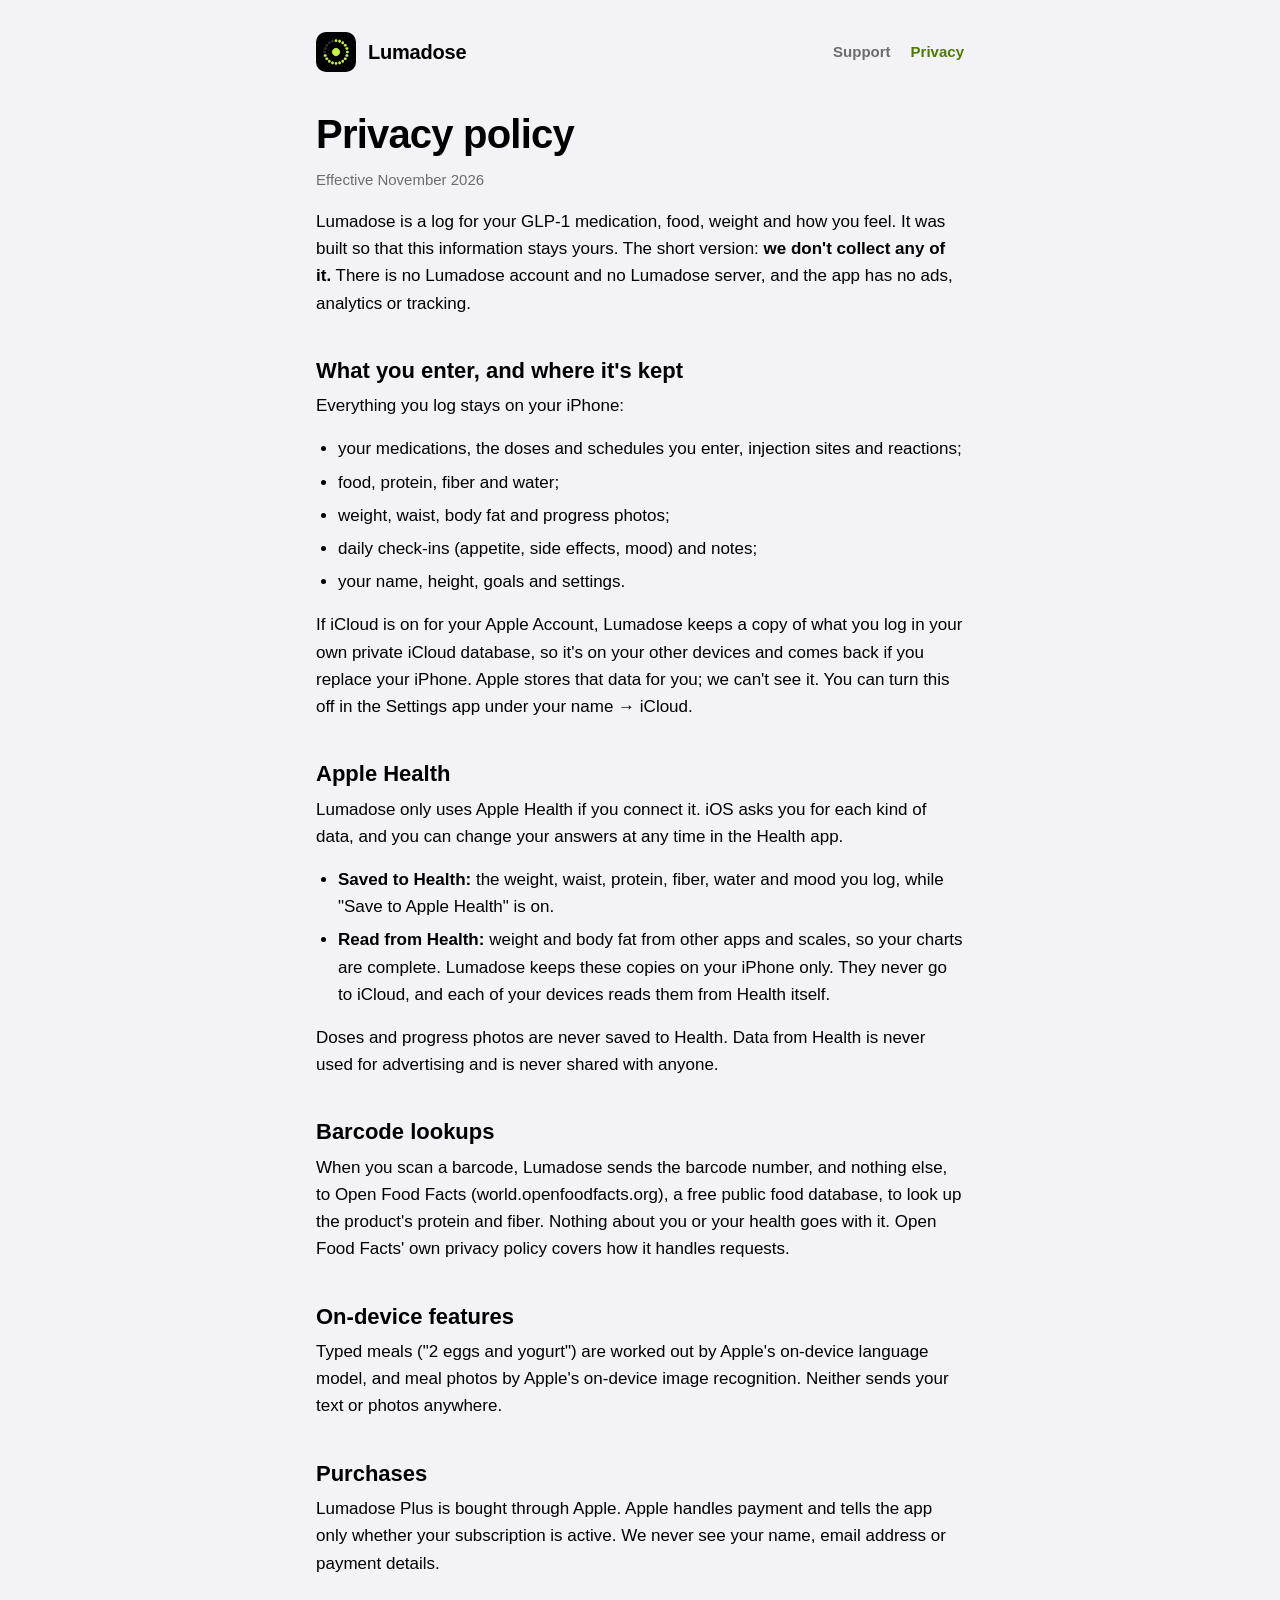
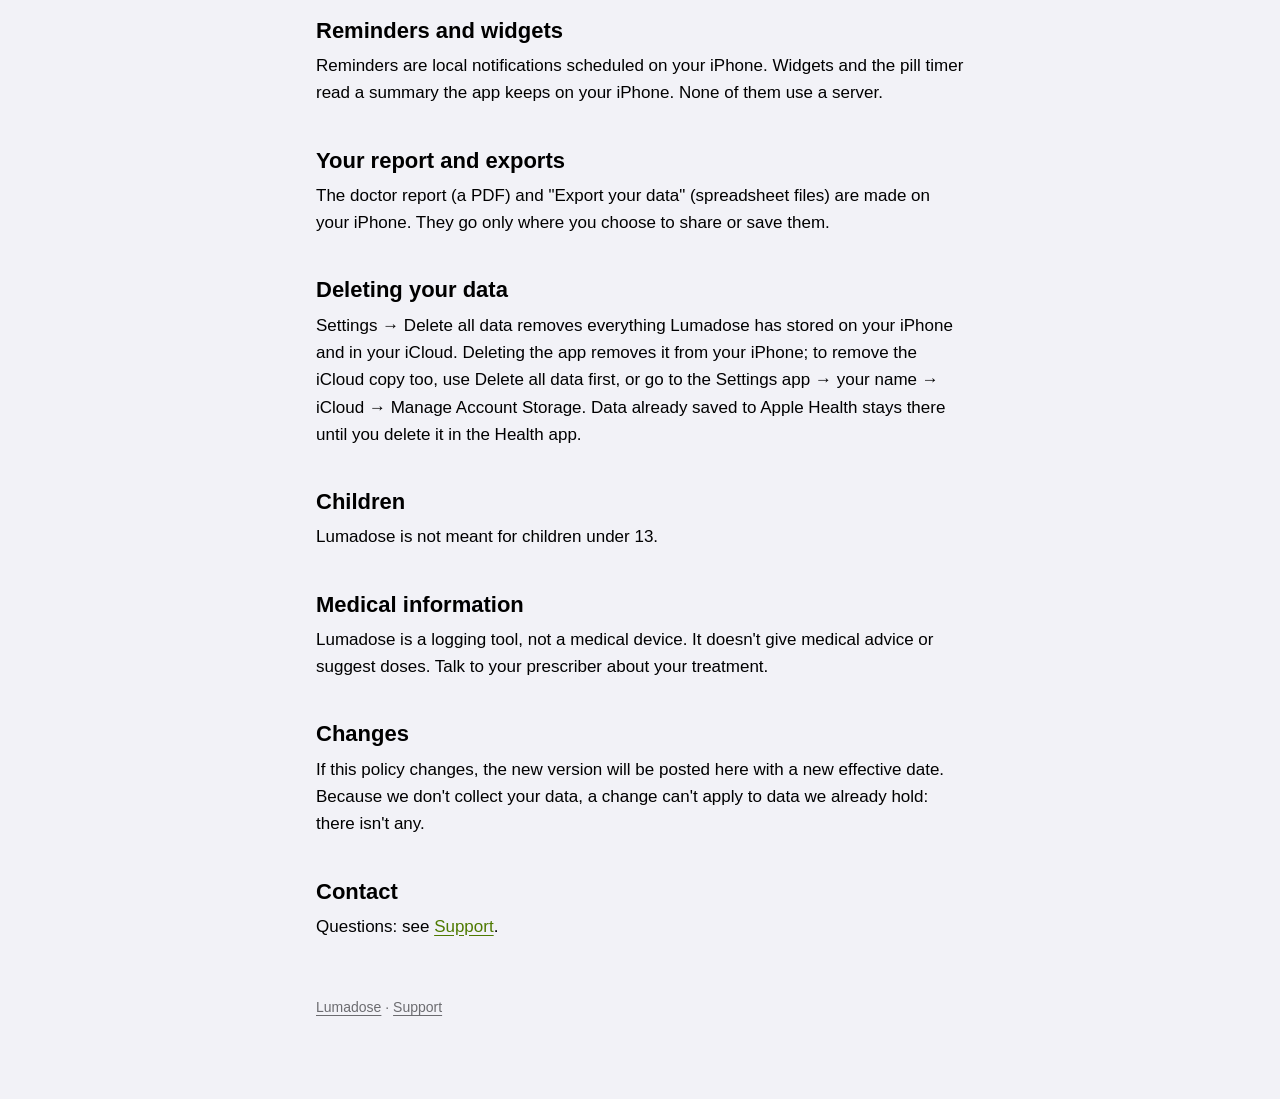
==== privacy/index.html @ 2914df68 "Lumadose website: home, privacy policy and support Co-Authored-By: Claude Opus 5.5 <noreply@anthropi" ====
<!doctype html>
<html lang="en">
<head>
  <meta charset="utf-8">
  <meta name="viewport" content="width=device-width, initial-scale=1">
  <title>Lumadose Privacy Policy</title>
  <meta name="description" content="Lumadose doesn't collect your data. No account, no server, no ads, no tracking.">
  <meta name="color-scheme" content="light dark">
  <link rel="icon" href="../assets/favicon.png">
  <link rel="apple-touch-icon" href="../assets/icon.png">
  <link rel="stylesheet" href="../assets/style.css">
</head>
<body>
<main>
  <header class="site">
    <a href="../"><img src="../assets/icon.png" alt=""><span>Lumadose</span></a>
    <nav><a href="../support/">Support</a><a href="./" aria-current="page">Privacy</a></nav>
  </header>

  <h1>Privacy policy</h1>
  <p class="updated">Effective November 2026</p>

  <p>Lumadose is a log for your GLP-1 medication, food, weight and how you feel. It was built so that this information stays yours. The short version: <strong>we don't collect any of it.</strong> There is no Lumadose account and no Lumadose server, and the app has no ads, analytics or tracking.</p>

  <h2>What you enter, and where it's kept</h2>
  <p>Everything you log stays on your iPhone:</p>
  <ul>
    <li>your medications, the doses and schedules you enter, injection sites and reactions;</li>
    <li>food, protein, fiber and water;</li>
    <li>weight, waist, body fat and progress photos;</li>
    <li>daily check-ins (appetite, side effects, mood) and notes;</li>
    <li>your name, height, goals and settings.</li>
  </ul>
  <p>If iCloud is on for your Apple Account, Lumadose keeps a copy of what you log in your own private iCloud database, so it's on your other devices and comes back if you replace your iPhone. Apple stores that data for you; we can't see it. You can turn this off in the Settings app under your name → iCloud.</p>

  <h2>Apple Health</h2>
  <p>Lumadose only uses Apple Health if you connect it. iOS asks you for each kind of data, and you can change your answers at any time in the Health app.</p>
  <ul>
    <li><strong>Saved to Health:</strong> the weight, waist, protein, fiber, water and mood you log, while "Save to Apple Health" is on.</li>
    <li><strong>Read from Health:</strong> weight and body fat from other apps and scales, so your charts are complete. Lumadose keeps these copies on your iPhone only. They never go to iCloud, and each of your devices reads them from Health itself.</li>
  </ul>
  <p>Doses and progress photos are never saved to Health. Data from Health is never used for advertising and is never shared with anyone.</p>

  <h2>Barcode lookups</h2>
  <p>When you scan a barcode, Lumadose sends the barcode number, and nothing else, to Open Food Facts (world.openfoodfacts.org), a free public food database, to look up the product's protein and fiber. Nothing about you or your health goes with it. Open Food Facts' own privacy policy covers how it handles requests.</p>

  <h2>On-device features</h2>
  <p>Typed meals ("2 eggs and yogurt") are worked out by Apple's on-device language model, and meal photos by Apple's on-device image recognition. Neither sends your text or photos anywhere.</p>

  <h2>Purchases</h2>
  <p>Lumadose Plus is bought through Apple. Apple handles payment and tells the app only whether your subscription is active. We never see your name, email address or payment details.</p>

  <h2>Reminders and widgets</h2>
  <p>Reminders are local notifications scheduled on your iPhone. Widgets and the pill timer read a summary the app keeps on your iPhone. None of them use a server.</p>

  <h2>Your report and exports</h2>
  <p>The doctor report (a PDF) and "Export your data" (spreadsheet files) are made on your iPhone. They go only where you choose to share or save them.</p>

  <h2>Deleting your data</h2>
  <p>Settings → Delete all data removes everything Lumadose has stored on your iPhone and in your iCloud. Deleting the app removes it from your iPhone; to remove the iCloud copy too, use Delete all data first, or go to the Settings app → your name → iCloud → Manage Account Storage. Data already saved to Apple Health stays there until you delete it in the Health app.</p>

  <h2>Children</h2>
  <p>Lumadose is not meant for children under 13.</p>

  <h2>Medical information</h2>
  <p>Lumadose is a logging tool, not a medical device. It doesn't give medical advice or suggest doses. Talk to your prescriber about your treatment.</p>

  <h2>Changes</h2>
  <p>If this policy changes, the new version will be posted here with a new effective date. Because we don't collect your data, a change can't apply to data we already hold: there isn't any.</p>

  <h2>Contact</h2>
  <p>Questions: see <a href="../support/">Support</a>.</p>

  <footer>
    <p><a href="../">Lumadose</a> · <a href="../support/">Support</a></p>
  </footer>
</main>
</body>
</html>
---- assets/style.css ----
/* Pulse, the app's look: one neon per job on near-black. Light mode keeps the neon for dots and bars and uses the
   darker inks for text, as the app does. The dose colour is lime, the app's default. System font, as in the app. */
:root {
  --bg: #F2F2F7;
  --surface: #FFFFFF;
  --line: #E5E5EA;
  --ink: #000000;
  --muted: #6C6C70;
  --accent: #4E7A00;
  --accent-fill: #C8F542;
  --accent-tint: #EEF8D6;
  --protein: #E0306E;
  --water: #0A93AD;
  --fiber: #A87F00;
  --weight: #7A5CF0;
}
@media (prefers-color-scheme: dark) {
  :root {
    --bg: #000000;
    --surface: #1C1C1E;
    --line: #2C2C2E;
    --ink: #FFFFFF;
    --muted: #AEAEB2;
    --accent: #C8F542;
    --accent-fill: #C8F542;
    --accent-tint: #1F2A0A;
    --protein: #FF3B7F;
    --water: #3FD8F0;
    --fiber: #FFD53D;
    --weight: #A68BFF;
  }
}

* { box-sizing: border-box; }
html { -webkit-text-size-adjust: 100%; }
body {
  margin: 0;
  background: var(--bg);
  color: var(--ink);
  font: 17px/1.6 -apple-system, BlinkMacSystemFont, "SF Pro Text", "Segoe UI", Roboto, sans-serif;
}
main { max-width: 680px; margin: 0 auto; padding: 32px 16px 64px; }

header.site { display: flex; align-items: center; gap: 12px; margin-bottom: 40px; }
header.site a { display: flex; align-items: center; gap: 12px; color: var(--ink); text-decoration: none; }
header.site img { width: 40px; height: 40px; border-radius: 10px; }
header.site span { font-weight: 800; font-size: 20px; letter-spacing: -0.01em; }
header.site nav { margin-left: auto; display: flex; gap: 20px; }
header.site nav a { color: var(--muted); font-weight: 600; font-size: 15px; }
header.site nav a[aria-current="page"] { color: var(--accent); }

h1 { font-size: 40px; line-height: 1.1; font-weight: 800; margin: 0 0 12px; letter-spacing: -0.02em; }
h2 { font-size: 22px; line-height: 1.25; font-weight: 700; margin: 40px 0 8px; }
h3 { font-size: 18px; font-weight: 700; margin: 0 0 4px; }
p, ul { margin: 0 0 16px; }
ul { padding-left: 22px; }
li { margin-bottom: 6px; }
a { color: var(--accent); text-underline-offset: 3px; }
strong { font-weight: 700; }
.lead { font-size: 20px; color: var(--muted); }
.updated { color: var(--muted); font-size: 15px; }

.hero { text-align: center; padding: 24px 0 8px; }
.hero img { width: 112px; height: 112px; border-radius: 26px; margin-bottom: 20px; }
.badge {
  display: inline-block;
  margin-top: 8px;
  padding: 8px 16px;
  border-radius: 999px;
  background: var(--accent-fill);
  color: #000000;
  font-weight: 700;
  font-size: 15px;
}

.cards { display: grid; gap: 12px; margin: 32px 0; }
@media (min-width: 600px) { .cards { grid-template-columns: 1fr 1fr; } }
.card {
  background: var(--surface);
  border: 1px solid var(--line);
  border-radius: 18px;
  padding: 18px 20px;
}
.card h3::before {
  content: "";
  display: inline-block;
  width: 10px;
  height: 10px;
  border-radius: 50%;
  margin-right: 10px;
  vertical-align: 2px;
  background: var(--dot, var(--accent-fill));
}
.card.protein { --dot: var(--protein); }
.card.water { --dot: var(--water); }
.card.fiber { --dot: var(--fiber); }
.card.weight { --dot: var(--weight); }
.card p:last-child { margin-bottom: 0; }

.note {
  background: var(--surface);
  border: 1px solid var(--line);
  border-radius: 18px;
  padding: 16px 20px;
  color: var(--muted);
  font-size: 15px;
}
.note p:last-child { margin-bottom: 0; }

.contact {
  background: var(--accent-tint);
  border-radius: 18px;
  padding: 20px;
  margin: 32px 0;
}
.contact p:last-child { margin-bottom: 0; }

details { border-bottom: 1px solid var(--line); padding: 14px 0; }
details summary { cursor: pointer; font-weight: 700; font-size: 18px; }
details[open] summary { margin-bottom: 8px; }
details p:last-child, details ul:last-child { margin-bottom: 0; }

footer { margin-top: 56px; color: var(--muted); font-size: 14px; }
footer a { color: var(--muted); }

@media (max-width: 480px) {
  h1 { font-size: 32px; }
  header.site nav { gap: 14px; }
}
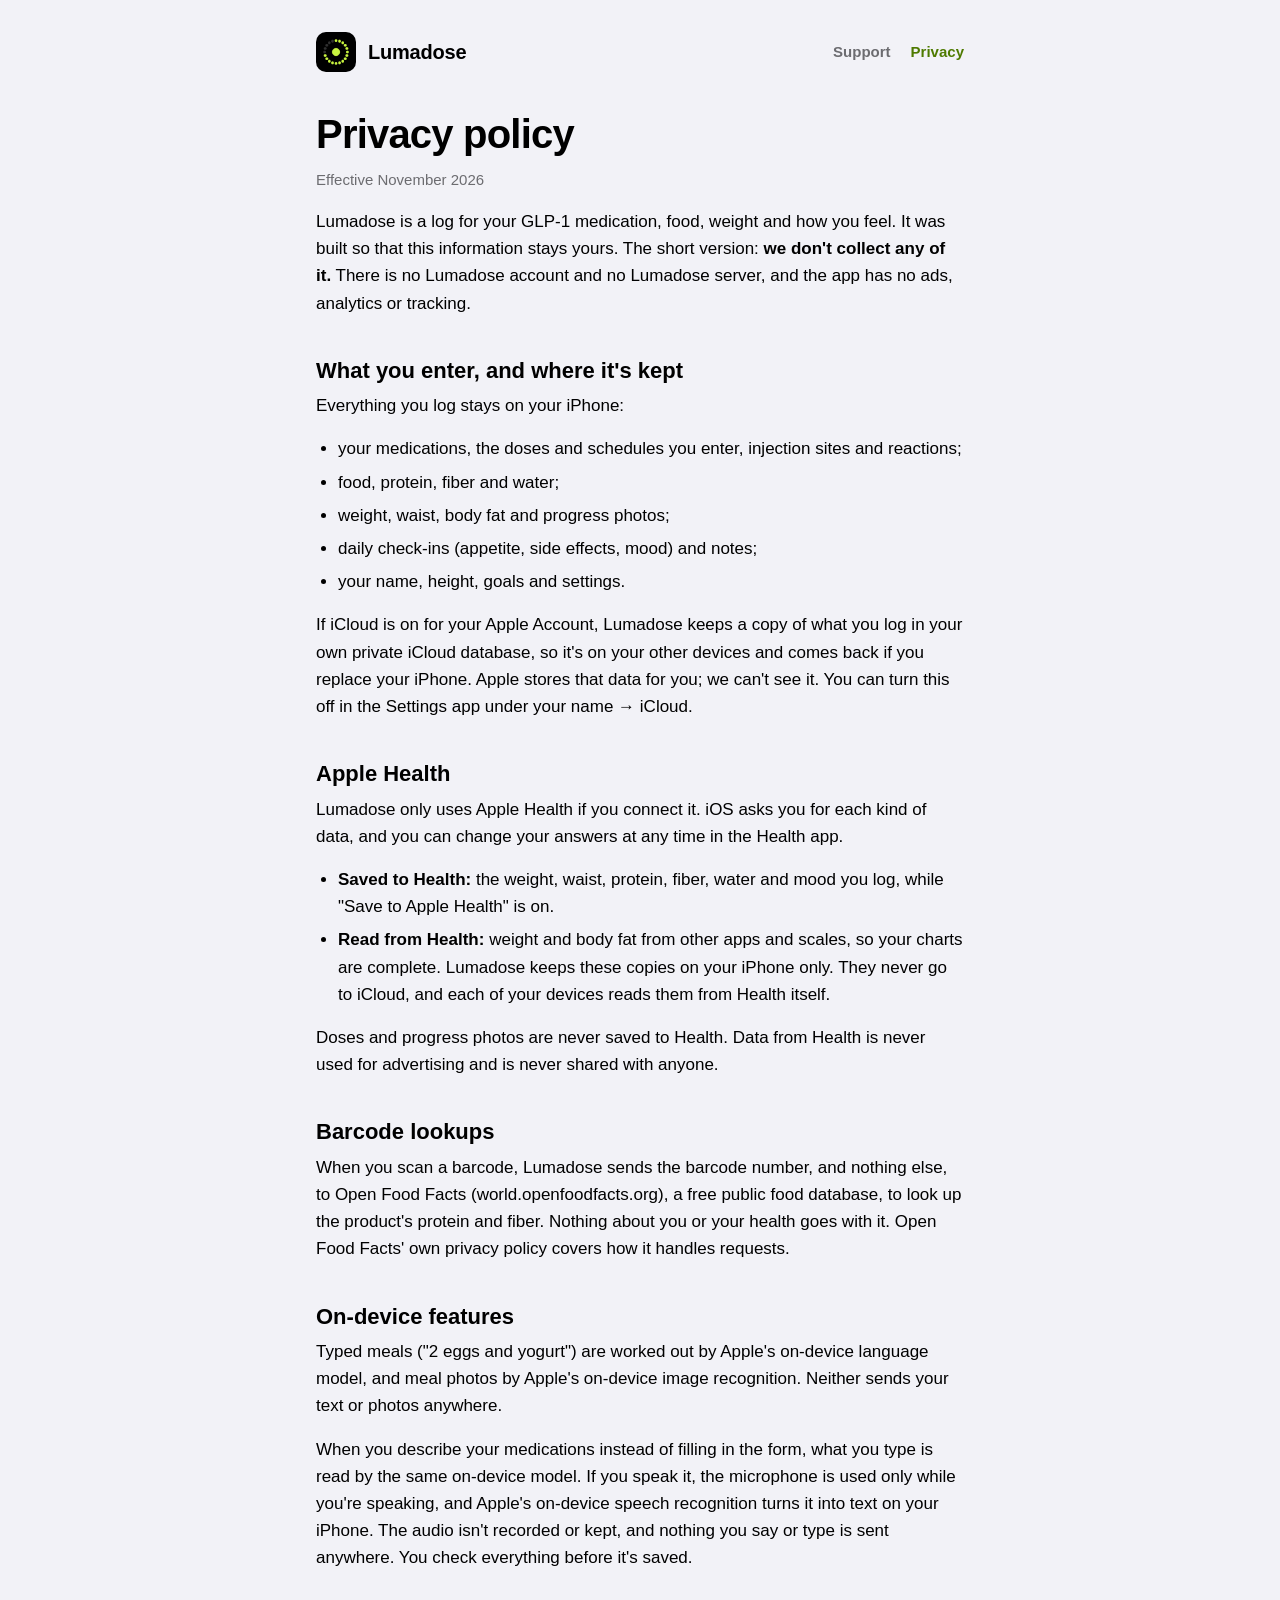
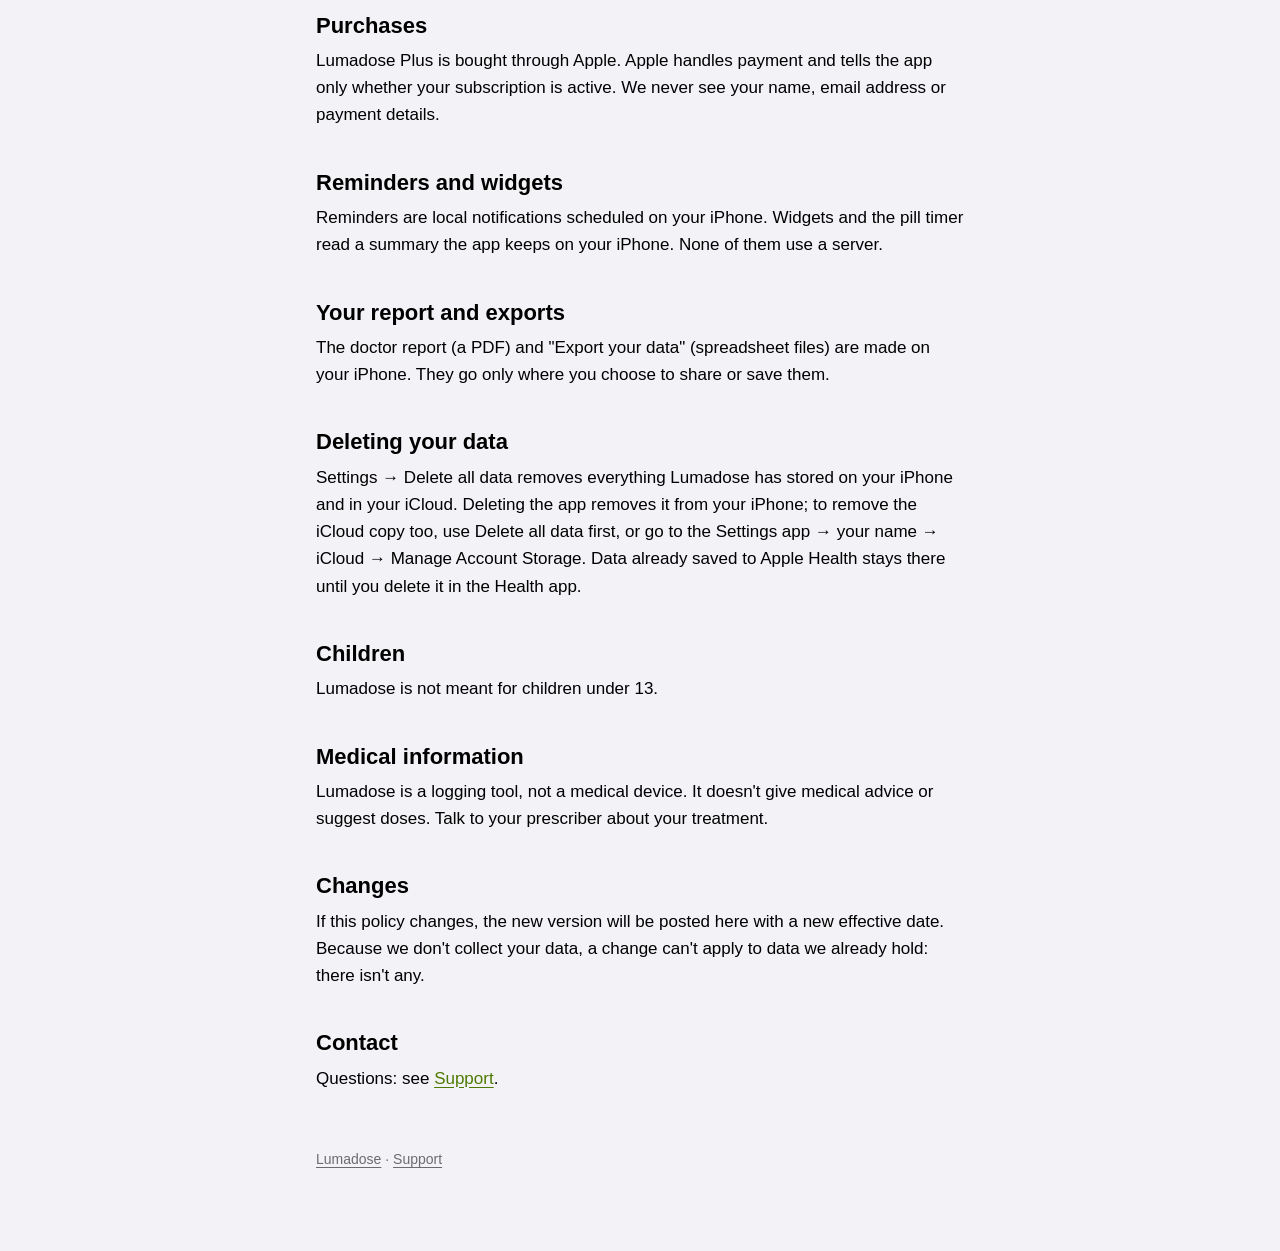
==== commit 26bb4fbe: "Cite the protein guidance's source; describe the voice and text medication setup Support: link the 2" ====
--- a/privacy/index.html
+++ b/privacy/index.html
@@ -46,6 +46,7 @@
 
   <h2>On-device features</h2>
   <p>Typed meals ("2 eggs and yogurt") are worked out by Apple's on-device language model, and meal photos by Apple's on-device image recognition. Neither sends your text or photos anywhere.</p>
+  <p>When you describe your medications instead of filling in the form, what you type is read by the same on-device model. If you speak it, the microphone is used only while you're speaking, and Apple's on-device speech recognition turns it into text on your iPhone. The audio isn't recorded or kept, and nothing you say or type is sent anywhere. You check everything before it's saved.</p>
 
   <h2>Purchases</h2>
   <p>Lumadose Plus is bought through Apple. Apple handles payment and tells the app only whether your subscription is active. We never see your name, email address or payment details.</p>
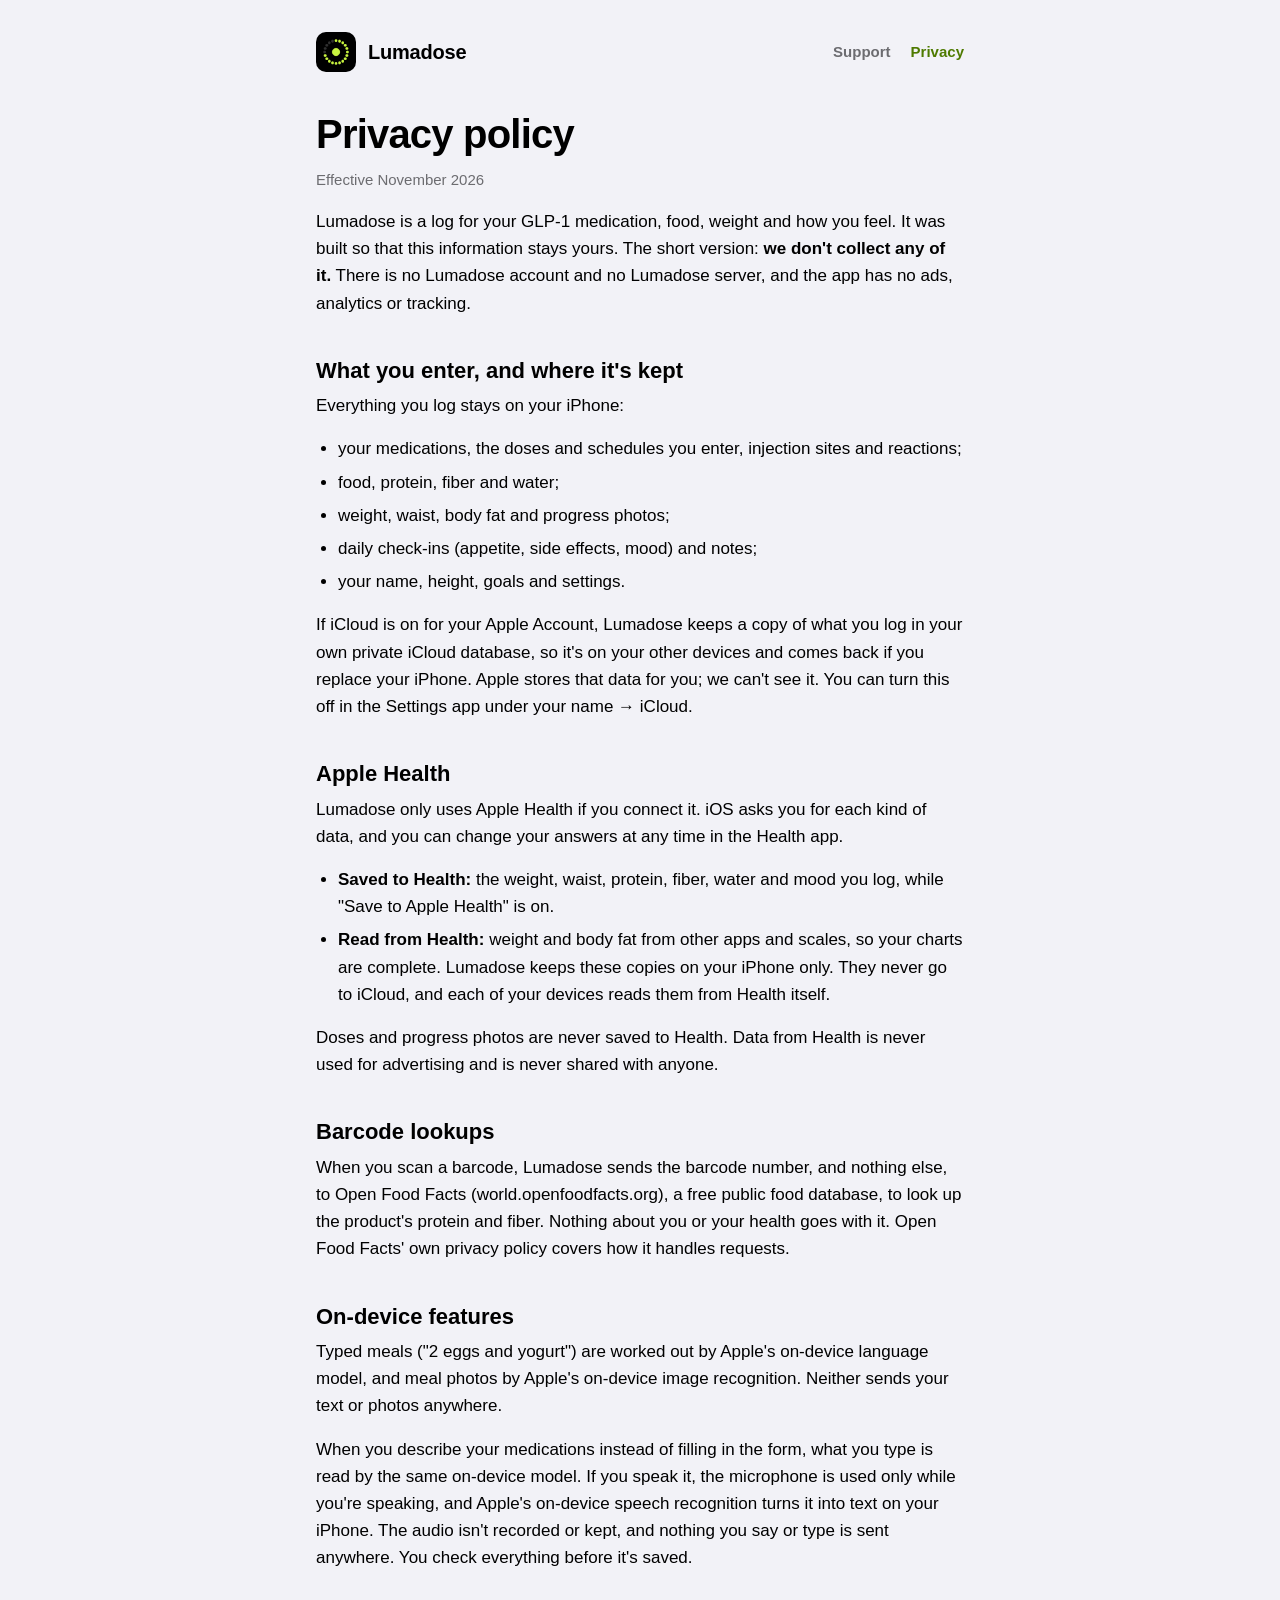
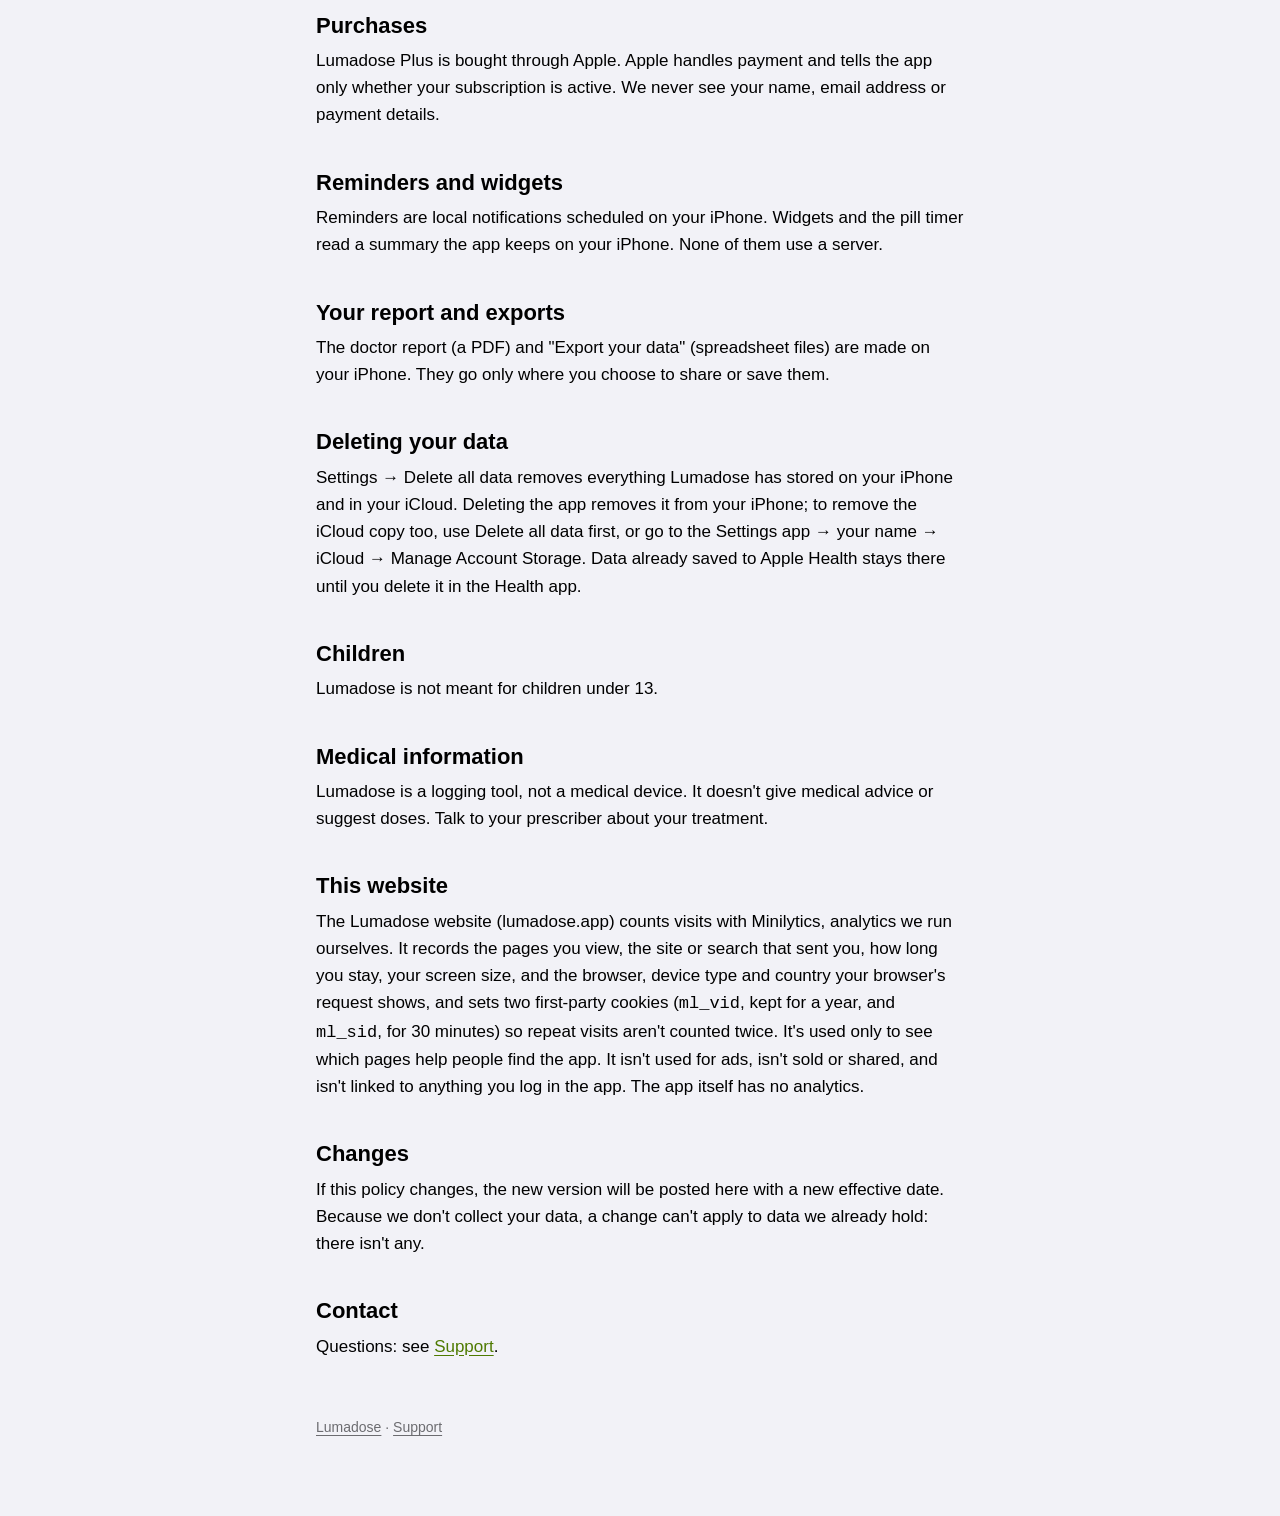
==== commit ac0d4f8a: "Privacy policy: add the website's analytics The lumadose.app website now counts visits with Minilyti" ====
--- a/privacy/index.html
+++ b/privacy/index.html
@@ -66,6 +66,9 @@
   <h2>Medical information</h2>
   <p>Lumadose is a logging tool, not a medical device. It doesn't give medical advice or suggest doses. Talk to your prescriber about your treatment.</p>
 
+  <h2>This website</h2>
+  <p>The Lumadose website (lumadose.app) counts visits with Minilytics, analytics we run ourselves. It records the pages you view, the site or search that sent you, how long you stay, your screen size, and the browser, device type and country your browser's request shows, and sets two first-party cookies (<code>ml_vid</code>, kept for a year, and <code>ml_sid</code>, for 30 minutes) so repeat visits aren't counted twice. It's used only to see which pages help people find the app. It isn't used for ads, isn't sold or shared, and isn't linked to anything you log in the app. The app itself has no analytics.</p>
+
   <h2>Changes</h2>
   <p>If this policy changes, the new version will be posted here with a new effective date. Because we don't collect your data, a change can't apply to data we already hold: there isn't any.</p>
 
